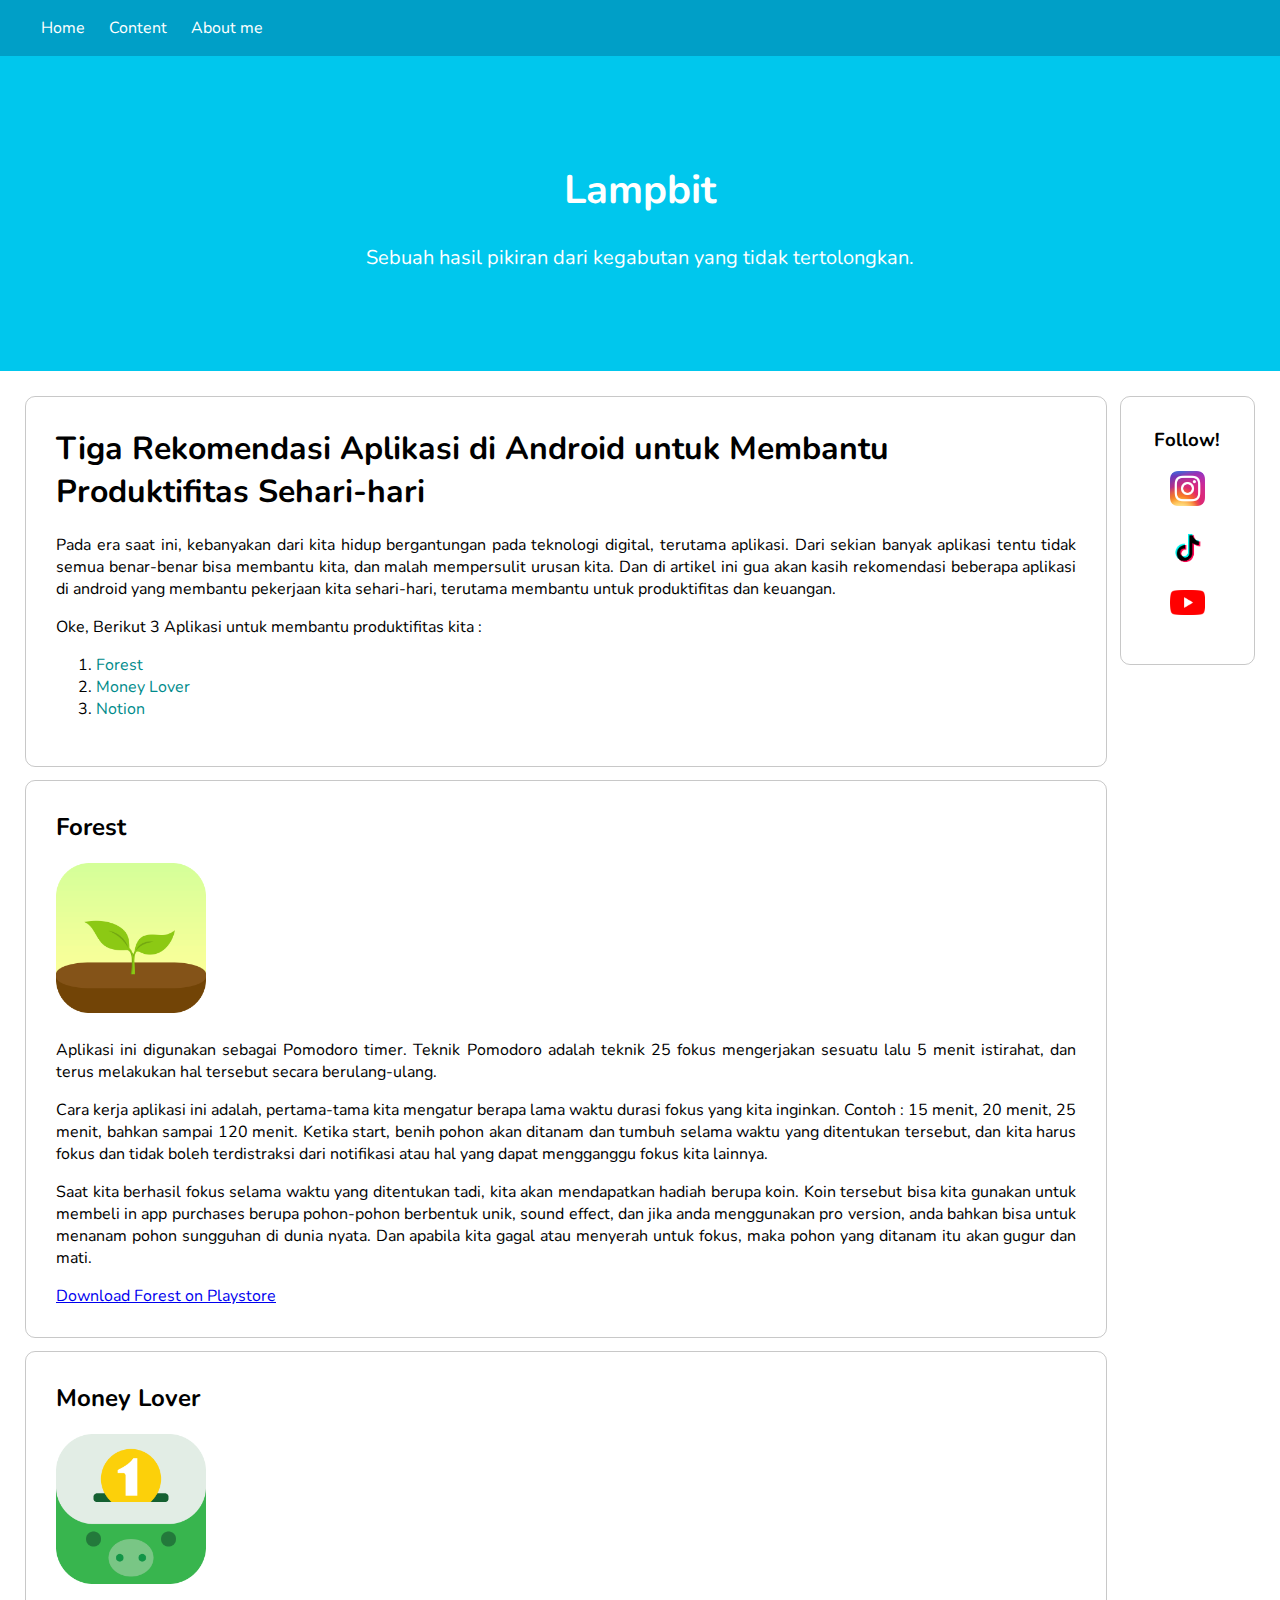
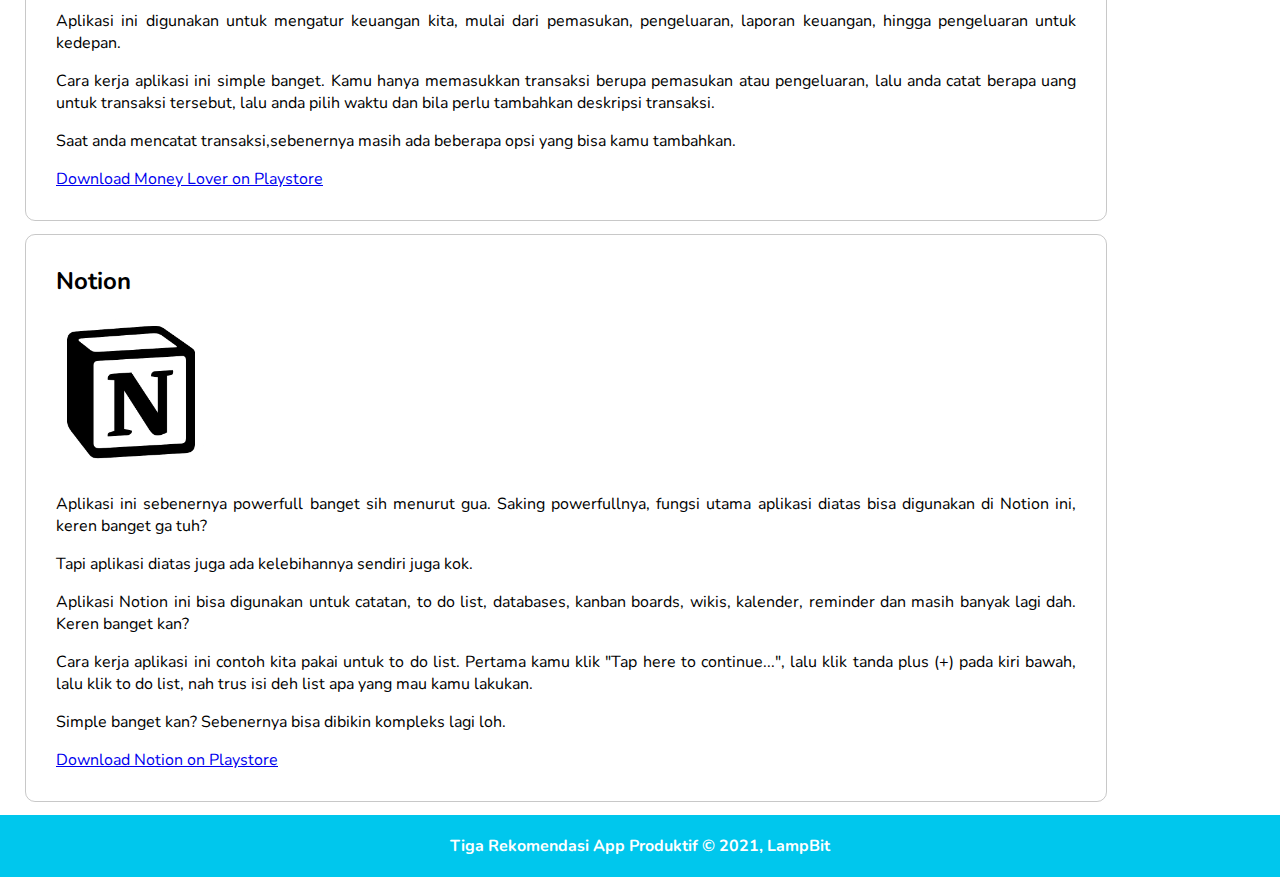
==== index.html @ 470bcea2 "Menambahkan layout flex" ====
<html>

<head>
    <meta name="viewport" content="width=device-width, initial-scale=1">
    <title>Lampbit</title>
    <link rel="stylesheet" href="assets/style/style.css">
</head>

<body>
    <header>
        <nav id="navTron">
            <ul>
                <li><a href="">Home</a></li>
                <li><a href="">Content</a></li>
                <li><a href="">About me</a></li>
            </ul>
        </nav>

        <div id="jumbotron">
            <h1>Lampbit</h1>
            <p>Sebuah hasil pikiran dari kegabutan yang tidak tertolongkan.</p>
        </div>
    </header>

    <main>
        <div class="content">
            <article class="card">
                <h1>Tiga Rekomendasi Aplikasi di Android untuk Membantu Produktifitas Sehari-hari</h1>
                <p>
                    Pada era saat ini, kebanyakan dari kita hidup bergantungan pada teknologi digital, terutama
                    aplikasi.
                    Dari sekian banyak aplikasi tentu tidak semua benar-benar bisa membantu kita, dan malah mempersulit
                    urusan kita. Dan di artikel ini gua akan kasih rekomendasi beberapa aplikasi di android yang
                    membantu pekerjaan kita sehari-hari, terutama membantu untuk produktifitas dan keuangan.
                </p>
                <p>Oke, Berikut 3 Aplikasi untuk membantu produktifitas kita :
                </p>
                <nav id="listArtc">
                    <ol>
                        <li><a href="#forest">Forest</a></li>
                        <li><a href="#moneyLov">Money Lover</a></li>
                        <li><a href="#notion">Notion</a></li>
                    </ol>
                </nav>
            </article>

            <article class="card">
                <h2>Forest</h2>
                <img src="assets/forestApp.png" alt="Forest" class="logoApp">
                <p>
                    Aplikasi ini digunakan sebagai Pomodoro timer. Teknik Pomodoro adalah teknik 25 fokus mengerjakan
                    sesuatu lalu 5 menit istirahat, dan terus melakukan hal tersebut secara berulang-ulang.
                </p>
                <p>
                    Cara kerja aplikasi ini adalah, pertama-tama kita mengatur berapa lama waktu durasi fokus yang
                    kita inginkan. Contoh : 15 menit, 20 menit, 25 menit, bahkan sampai 120 menit. Ketika start,
                    benih pohon akan ditanam dan tumbuh selama waktu yang ditentukan tersebut, dan kita harus fokus
                    dan tidak boleh terdistraksi dari notifikasi atau hal yang dapat mengganggu fokus kita lainnya.
                </p>
                <p>
                    Saat kita berhasil fokus selama waktu yang ditentukan tadi, kita akan mendapatkan hadiah berupa
                    koin. Koin tersebut bisa kita gunakan untuk membeli in app purchases berupa pohon-pohon
                    berbentuk unik, sound effect, dan jika anda menggunakan pro version, anda bahkan bisa untuk
                    menanam pohon sungguhan di dunia nyata. Dan apabila kita gagal atau menyerah untuk fokus, maka pohon
                    yang
                    ditanam itu akan gugur dan mati.
                </p>
                <a href="https://play.google.com/store/apps/details?id=cc.forestapp">Download Forest on
                    Playstore</a>
            </article>

            <article class="card">
                <h2>Money Lover</h2>
                <img src="assets/moneyLoverApp.png" alt="Money Lover" class="logoApp">
                <p>
                    Aplikasi ini digunakan untuk mengatur keuangan kita, mulai dari pemasukan, pengeluaran, laporan
                    keuangan, hingga pengeluaran untuk kedepan.
                </p>
                <p>
                    Cara kerja aplikasi ini simple banget. Kamu hanya memasukkan transaksi berupa pemasukan atau
                    pengeluaran, lalu anda catat berapa uang untuk transaksi tersebut, lalu anda pilih waktu dan
                    bila perlu tambahkan deskripsi transaksi.
                </p>
                <p>
                    Saat anda mencatat transaksi,sebenernya masih ada beberapa opsi yang bisa kamu tambahkan.
                </p>
                <a href="https://play.google.com/store/apps/details?id=com.bookmark.money">Download Money Lover on
                    Playstore</a>
            </article>

            <article class="card">
                <h2>Notion</h2>
                <img src="assets/notionApp.png" alt="Notion" class="logoApp">
                <p>
                    Aplikasi ini sebenernya powerfull banget sih menurut gua. Saking powerfullnya, fungsi utama
                    aplikasi diatas bisa digunakan di Notion ini, keren banget ga tuh?
                </p>
                <p>
                    Tapi aplikasi diatas juga ada kelebihannya sendiri juga kok.
                </p>
                <p>
                    Aplikasi Notion ini bisa digunakan untuk catatan, to do list, databases, kanban boards,
                    wikis, kalender, reminder dan masih banyak lagi dah. Keren banget kan?
                </p>
                <p>
                    Cara kerja aplikasi ini contoh kita pakai untuk to do list. Pertama kamu klik "Tap here to
                    continue...", lalu klik tanda plus (+) pada kiri bawah, lalu klik to do list, nah trus isi
                    deh list apa yang mau kamu lakukan.
                </p>
                <p>
                    Simple banget kan? Sebenernya bisa dibikin kompleks lagi loh.
                </p>
                <a href="https://play.google.com/store/apps/details?id=notion.id">Download Notion on
                    Playstore</a>
            </article>
        </div>

        <aside class="card aside">
            <h3 style="margin-top: 0;">Follow!</h3>
            <a href=""><img src="assets/socmed/insta.png" alt="Instagram"></a>
            <br>
            <a href=""><img src="assets/socmed/tiktok.png" alt="Tiktok"></a>
            <br>
            <a href=""><img src="assets/socmed/youtube.png" alt="Youtube"></a>
        </aside>
    </main>

    <div style="clear: both;"></div>

    <footer>
        <p>Tiga Rekomendasi App Produktif &#169; 2021, LampBit</p>
    </footer>
</body>

</html>
---- assets/style/style.css ----
@import url('https://fonts.googleapis.com/css2?family=Nunito:ital,wght@0,300;0,400;0,700;0,900;1,300;1,400;1,700&display=swap');

* {
    box-sizing: border-box;
}

body {
    margin: 0;
    padding: 0;
    font-family: 'Nunito', sans-serif;
}

header {
    display: inline;
}

#navTron {
    color: white;
    background: #009fc7;
    padding: 1px;
    position: sticky;
    top: 0;
    z-index: 1;
}

#navTron ul li {
    padding-right: 20px;
    margin-right: 20px;
    padding: 0px;
    display: inline;
}

#navTron ul li a {
    color: white;
    text-decoration: none;
}

#navTron ul li a:hover {
    font-weight: bold;
}

#jumboTron {
    margin-top: 0;
    background: #00c7ed;
    padding: 80px;
    color: white;
    text-align: center;
    font-size: 20px;
}

main {
    margin: 25px;
}

.content {
    float: left;
    width: 88%;
}

.card {
    margin-bottom: 13px;
    padding: 30px;
    border: rgba(139, 139, 139, 0.479) solid 1px;
    border-radius: 10px;
}

article h1,
.card h2 {
    margin-top: 0;
}

.card p {
    text-align: justify;
}

#listArtc ol li a {
    text-decoration: none;
    color: darkcyan;
}

#listArtc ol li a:hover {
    color: #009fc7;
    font-weight: bold;

}

.logoApp {
    max-height: 150px;
    margin-bottom: 10px;
    padding-right: 25px;
}

aside {
    float: right;
    width: 11%;
    text-align: center;
    border: rgba(192, 192, 192, 0.479) solid 1px;
}

aside img {
    width: 35px;
    padding-bottom: 19px;
    transition: 0.2s;
}

aside a img:hover {
    transform: scale(1.3);
}

footer p {
    padding: 20px;
    text-align: center;
    background: #00c7ed;
    margin: 0;
    color: white;
    font-weight: bold;
}

@media screen and (max-width: 1000px) {

    .logoApp {
        max-width: 40%;
    }

    .content,
    aside {
        width: 100%;
        padding: 0;
    }
}
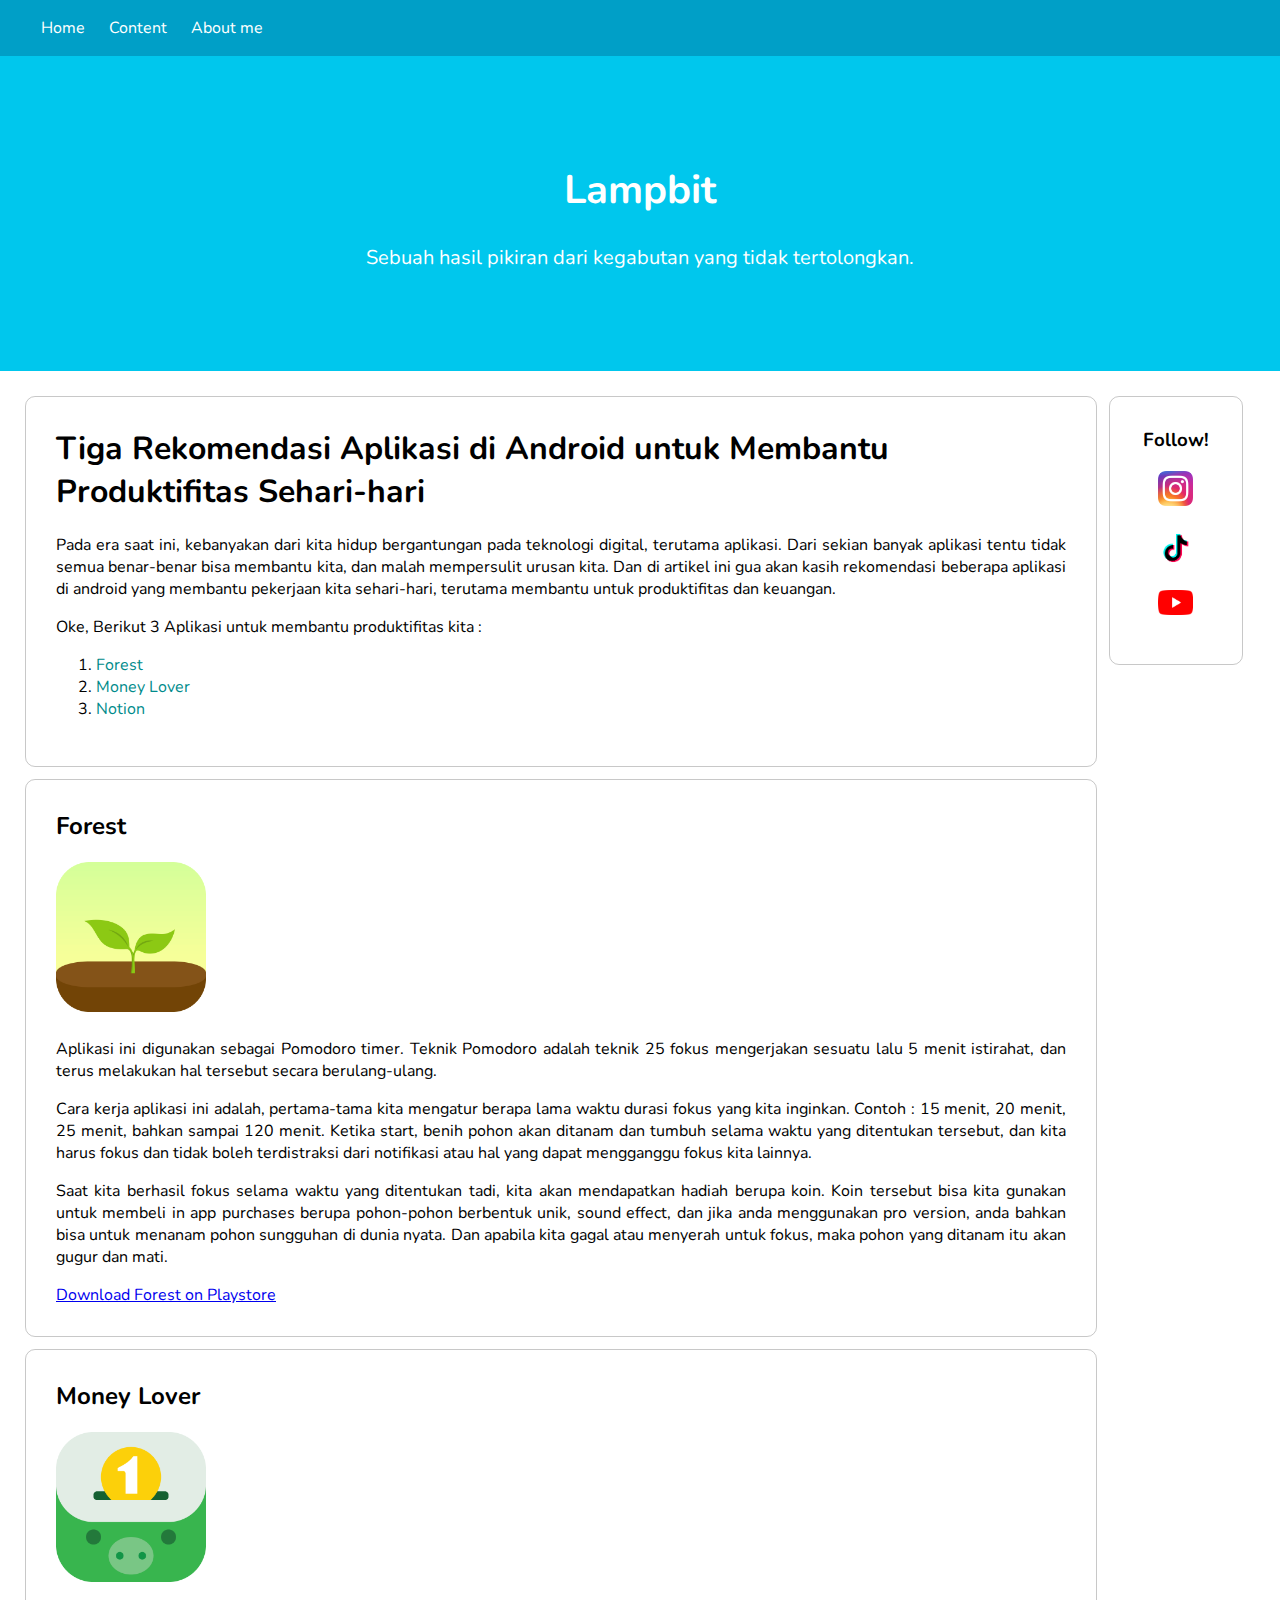
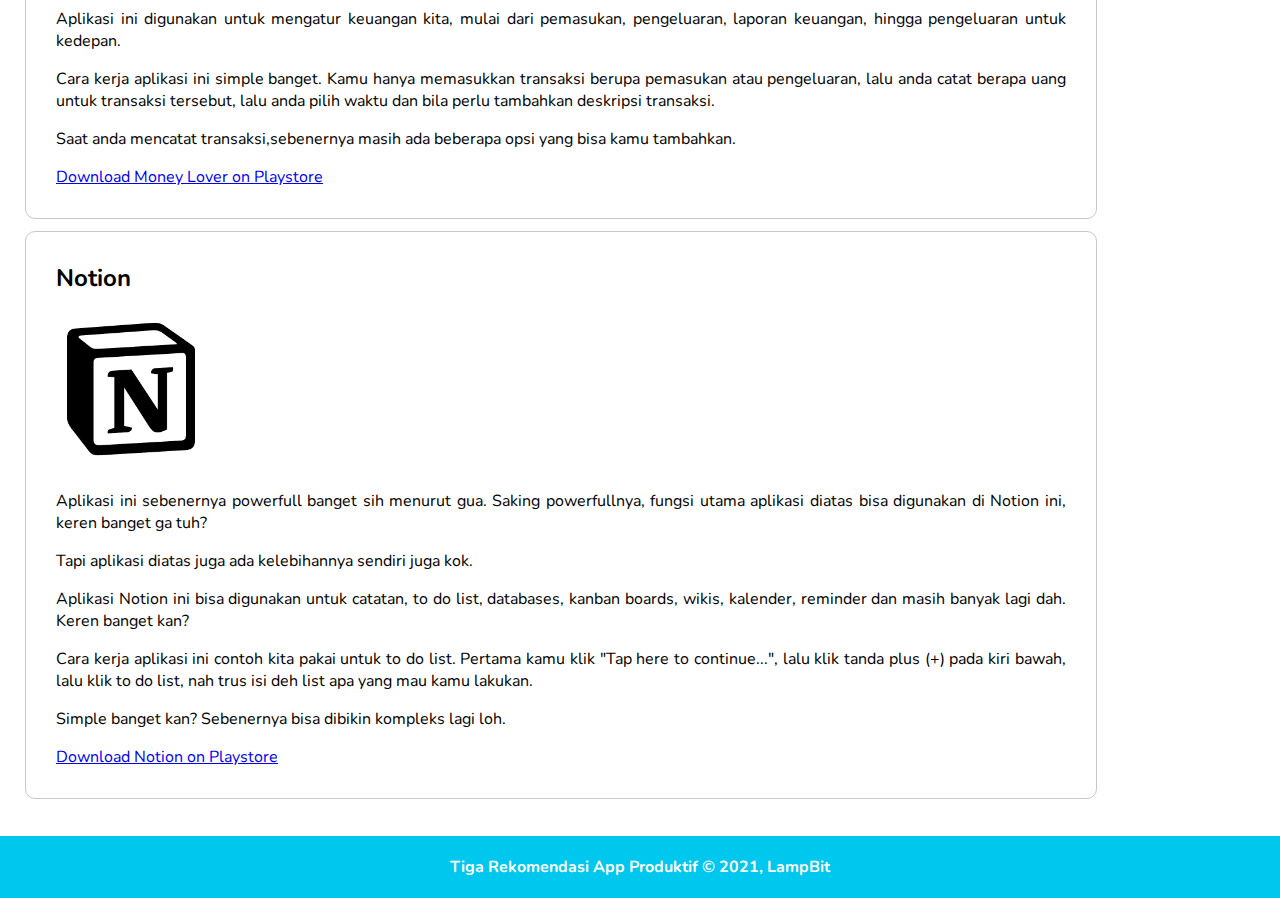
==== commit ae502eb8: "Menyelesaikan responsive pada konten dan aside" ====
--- a/index.html
+++ b/index.html
@@ -7,6 +7,7 @@
 </head>
 
 <body>
+
     <header>
         <nav id="navTron">
             <ul>
@@ -33,9 +34,11 @@
                     urusan kita. Dan di artikel ini gua akan kasih rekomendasi beberapa aplikasi di android yang
                     membantu pekerjaan kita sehari-hari, terutama membantu untuk produktifitas dan keuangan.
                 </p>
+
                 <p>Oke, Berikut 3 Aplikasi untuk membantu produktifitas kita :
                 </p>
-                <nav id="listArtc">
+
+                <nav id="listArticle">
                     <ol>
                         <li><a href="#forest">Forest</a></li>
                         <li><a href="#moneyLov">Money Lover</a></li>
@@ -125,11 +128,10 @@
         </aside>
     </main>
 
-    <div style="clear: both;"></div>
-
     <footer>
         <p>Tiga Rekomendasi App Produktif &#169; 2021, LampBit</p>
     </footer>
+
 </body>
 
 </html>--- a/assets/style/style.css
+++ b/assets/style/style.css
@@ -50,15 +50,15 @@
 
 main {
     margin: 25px;
+    display: flex;
 }
 
 .content {
-    float: left;
-    width: 88%;
+    flex: 15;
 }
 
 .card {
-    margin-bottom: 13px;
+    margin: 0 12px 12px 0;
     padding: 30px;
     border: rgba(139, 139, 139, 0.479) solid 1px;
     border-radius: 10px;
@@ -73,12 +73,12 @@
     text-align: justify;
 }
 
-#listArtc ol li a {
+#listArticle ol li a {
     text-decoration: none;
     color: darkcyan;
 }
 
-#listArtc ol li a:hover {
+#listArticle ol li a:hover {
     color: #009fc7;
     font-weight: bold;
 
@@ -91,10 +91,10 @@
 }
 
 aside {
-    float: right;
-    width: 11%;
+    flex: 1;
     text-align: center;
     border: rgba(192, 192, 192, 0.479) solid 1px;
+    height: fit-content;
 }
 
 aside img {
@@ -116,10 +116,14 @@
     font-weight: bold;
 }
 
-@media screen and (max-width: 1000px) {
+@media screen and (max-width: 700px) {
+
+    main {
+        display: inline-block;
+    }
 
     .logoApp {
-        max-width: 40%;
+        max-width: 30%;
     }
 
     .content,
@@ -127,4 +131,9 @@
         width: 100%;
         padding: 0;
     }
+
+    .card {
+        padding: 20px;
+    }
+
 }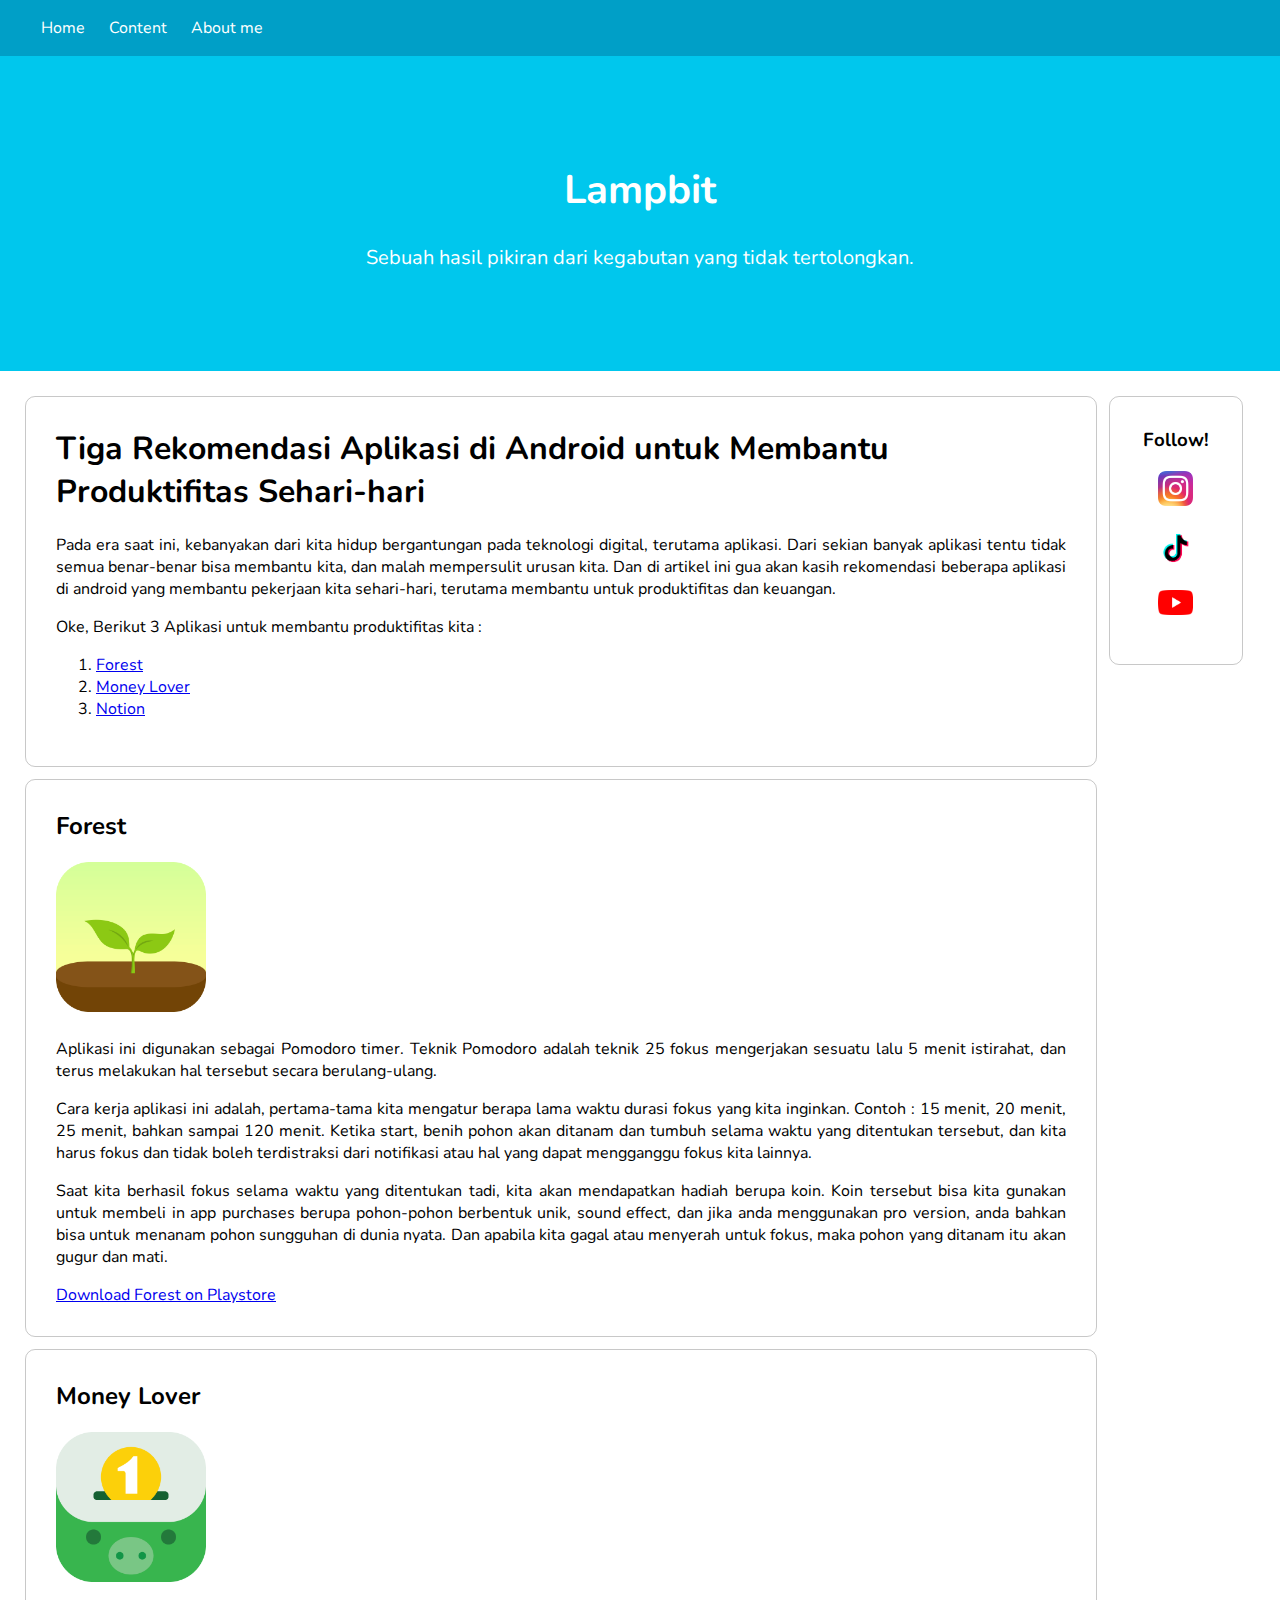
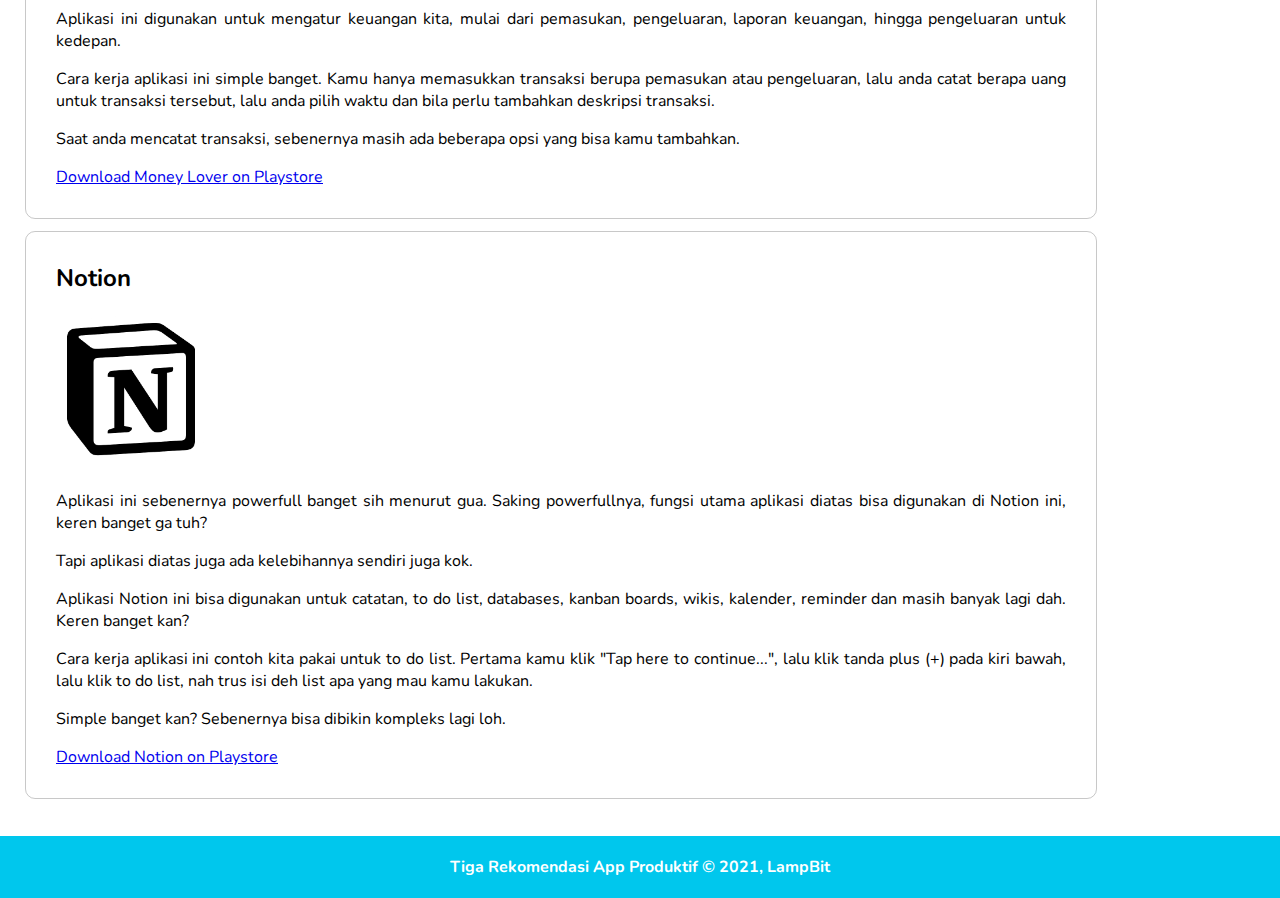
==== commit 144d5f30: "Menyelesaikan flex dan mengatasi masalah conflict di id=listArtc" ====
--- a/index.html
+++ b/index.html
@@ -7,7 +7,6 @@
 </head>
 
 <body>
-
     <header>
         <nav id="navTron">
             <ul>
@@ -34,11 +33,9 @@
                     urusan kita. Dan di artikel ini gua akan kasih rekomendasi beberapa aplikasi di android yang
                     membantu pekerjaan kita sehari-hari, terutama membantu untuk produktifitas dan keuangan.
                 </p>
-
                 <p>Oke, Berikut 3 Aplikasi untuk membantu produktifitas kita :
                 </p>
-
-                <nav id="listArticle">
+                <nav id="listArtc">
                     <ol>
                         <li><a href="#forest">Forest</a></li>
                         <li><a href="#moneyLov">Money Lover</a></li>
@@ -85,7 +82,7 @@
                     bila perlu tambahkan deskripsi transaksi.
                 </p>
                 <p>
-                    Saat anda mencatat transaksi,sebenernya masih ada beberapa opsi yang bisa kamu tambahkan.
+                    Saat anda mencatat transaksi, sebenernya masih ada beberapa opsi yang bisa kamu tambahkan.
                 </p>
                 <a href="https://play.google.com/store/apps/details?id=com.bookmark.money">Download Money Lover on
                     Playstore</a>
@@ -131,7 +128,6 @@
     <footer>
         <p>Tiga Rekomendasi App Produktif &#169; 2021, LampBit</p>
     </footer>
-
 </body>
 
 </html>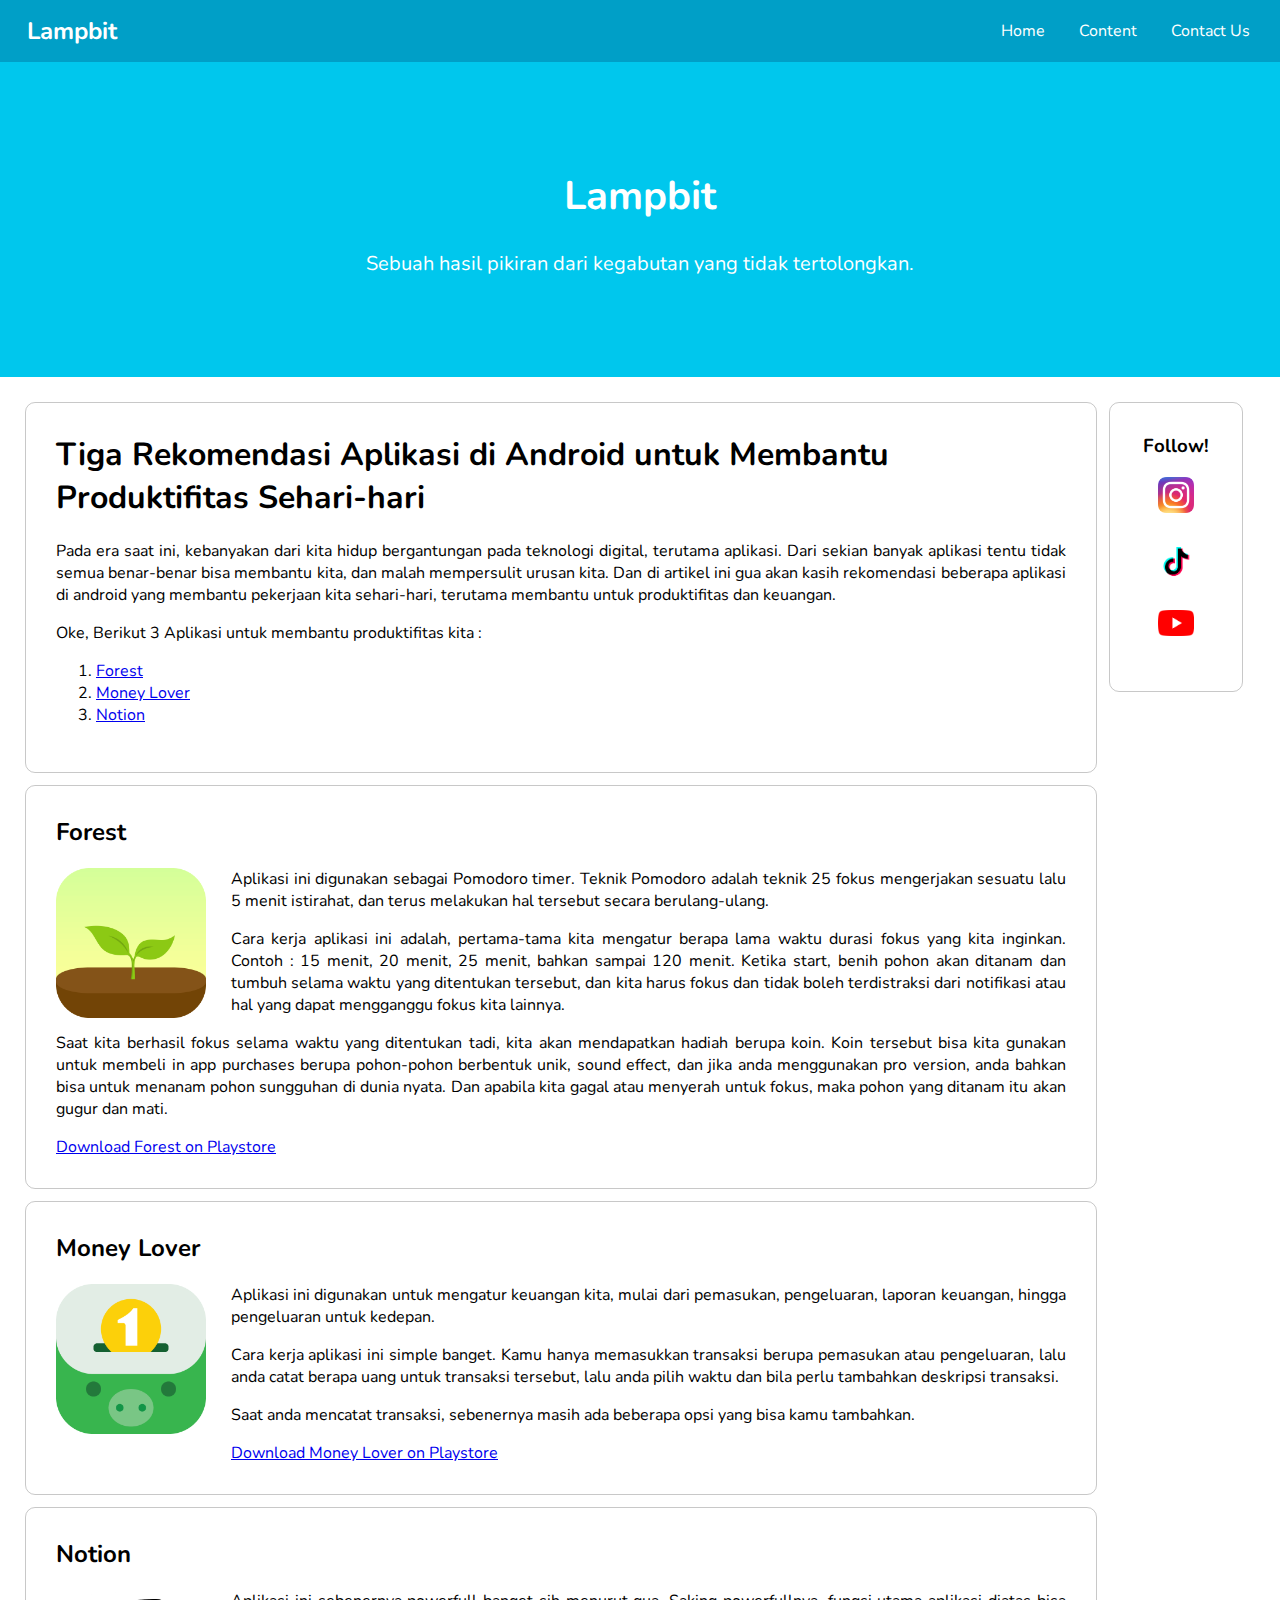
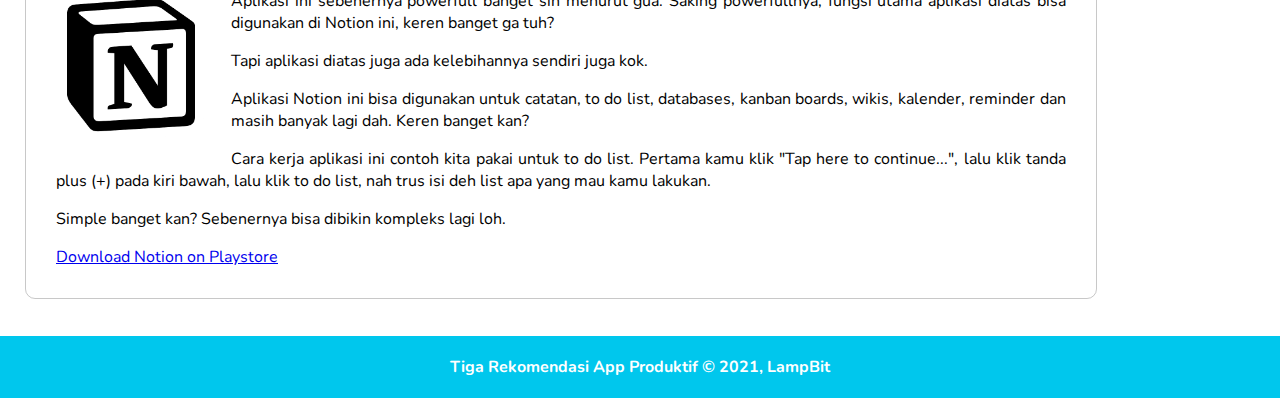
==== commit 6a59f255: "Menambahkan conten navigasit pada header #containerNav : Home, Content, Contact Us" ====
--- a/index.html
+++ b/index.html
@@ -1,3 +1,4 @@
+<!DOCTYPE html>
 <html>
 
 <head>
@@ -8,13 +9,16 @@
 
 <body>
     <header>
-        <nav id="navTron">
-            <ul>
-                <li><a href="">Home</a></li>
-                <li><a href="">Content</a></li>
-                <li><a href="">About me</a></li>
-            </ul>
-        </nav>
+        <div id="containerNav">
+            <h2>Lampbit</h2>
+            <nav>
+                <ul>
+                    <li><a href="">Home</a></li>
+                    <li><a href="">Content</a></li>
+                    <li><a href="">Contact Us</a></li>
+                </ul>
+            </nav>
+        </div>
 
         <div id="jumbotron">
             <h1>Lampbit</h1>
@@ -117,11 +121,13 @@
 
         <aside class="card aside">
             <h3 style="margin-top: 0;">Follow!</h3>
-            <a href=""><img src="assets/socmed/insta.png" alt="Instagram"></a>
-            <br>
-            <a href=""><img src="assets/socmed/tiktok.png" alt="Tiktok"></a>
-            <br>
-            <a href=""><img src="assets/socmed/youtube.png" alt="Youtube"></a>
+            <nav>
+                <a href=""><img src="assets/socmed/insta.png" alt="Instagram"></a>
+                <br>
+                <a href=""><img src="assets/socmed/tiktok.png" alt="Tiktok"></a>
+                <br>
+                <a href=""><img src="assets/socmed/youtube.png" alt="Youtube"></a>
+            </nav>
         </aside>
     </main>
 
--- a/assets/style/style.css
+++ b/assets/style/style.css
@@ -14,32 +14,42 @@
     display: inline;
 }
 
-#navTron {
+#containerNav {
+    display: flex;
+    align-items: center;
     color: white;
     background: #009fc7;
-    padding: 1px;
     position: sticky;
     top: 0;
     z-index: 1;
 }
 
-#navTron ul li {
-    padding-right: 20px;
-    margin-right: 20px;
-    padding: 0px;
-    display: inline;
+#containerNav nav {
+    margin-right: 15px;
 }
 
-#navTron ul li a {
+#containerNav h2 {
+    margin: 15px;
+    padding-left: 12px;
+    flex: 1;
+}
+
+#containerNav nav ul li {
+    display: inline;
+    flex: 1;
+    padding: 15px;
+}
+
+#containerNav nav ul li a {
     color: white;
     text-decoration: none;
 }
 
-#navTron ul li a:hover {
+#containerNav nav ul li a:hover {
     font-weight: bold;
 }
 
-#jumboTron {
+#jumbotron {
     margin-top: 0;
     background: #00c7ed;
     padding: 80px;
@@ -49,8 +59,8 @@
 }
 
 main {
+    display: flex;
     margin: 25px;
-    display: flex;
 }
 
 .content {
@@ -88,6 +98,7 @@
     max-height: 150px;
     margin-bottom: 10px;
     padding-right: 25px;
+    float: left;
 }
 
 aside {
@@ -98,7 +109,7 @@
 }
 
 aside img {
-    width: 35px;
+    width: 36px;
     padding-bottom: 19px;
     transition: 0.2s;
 }
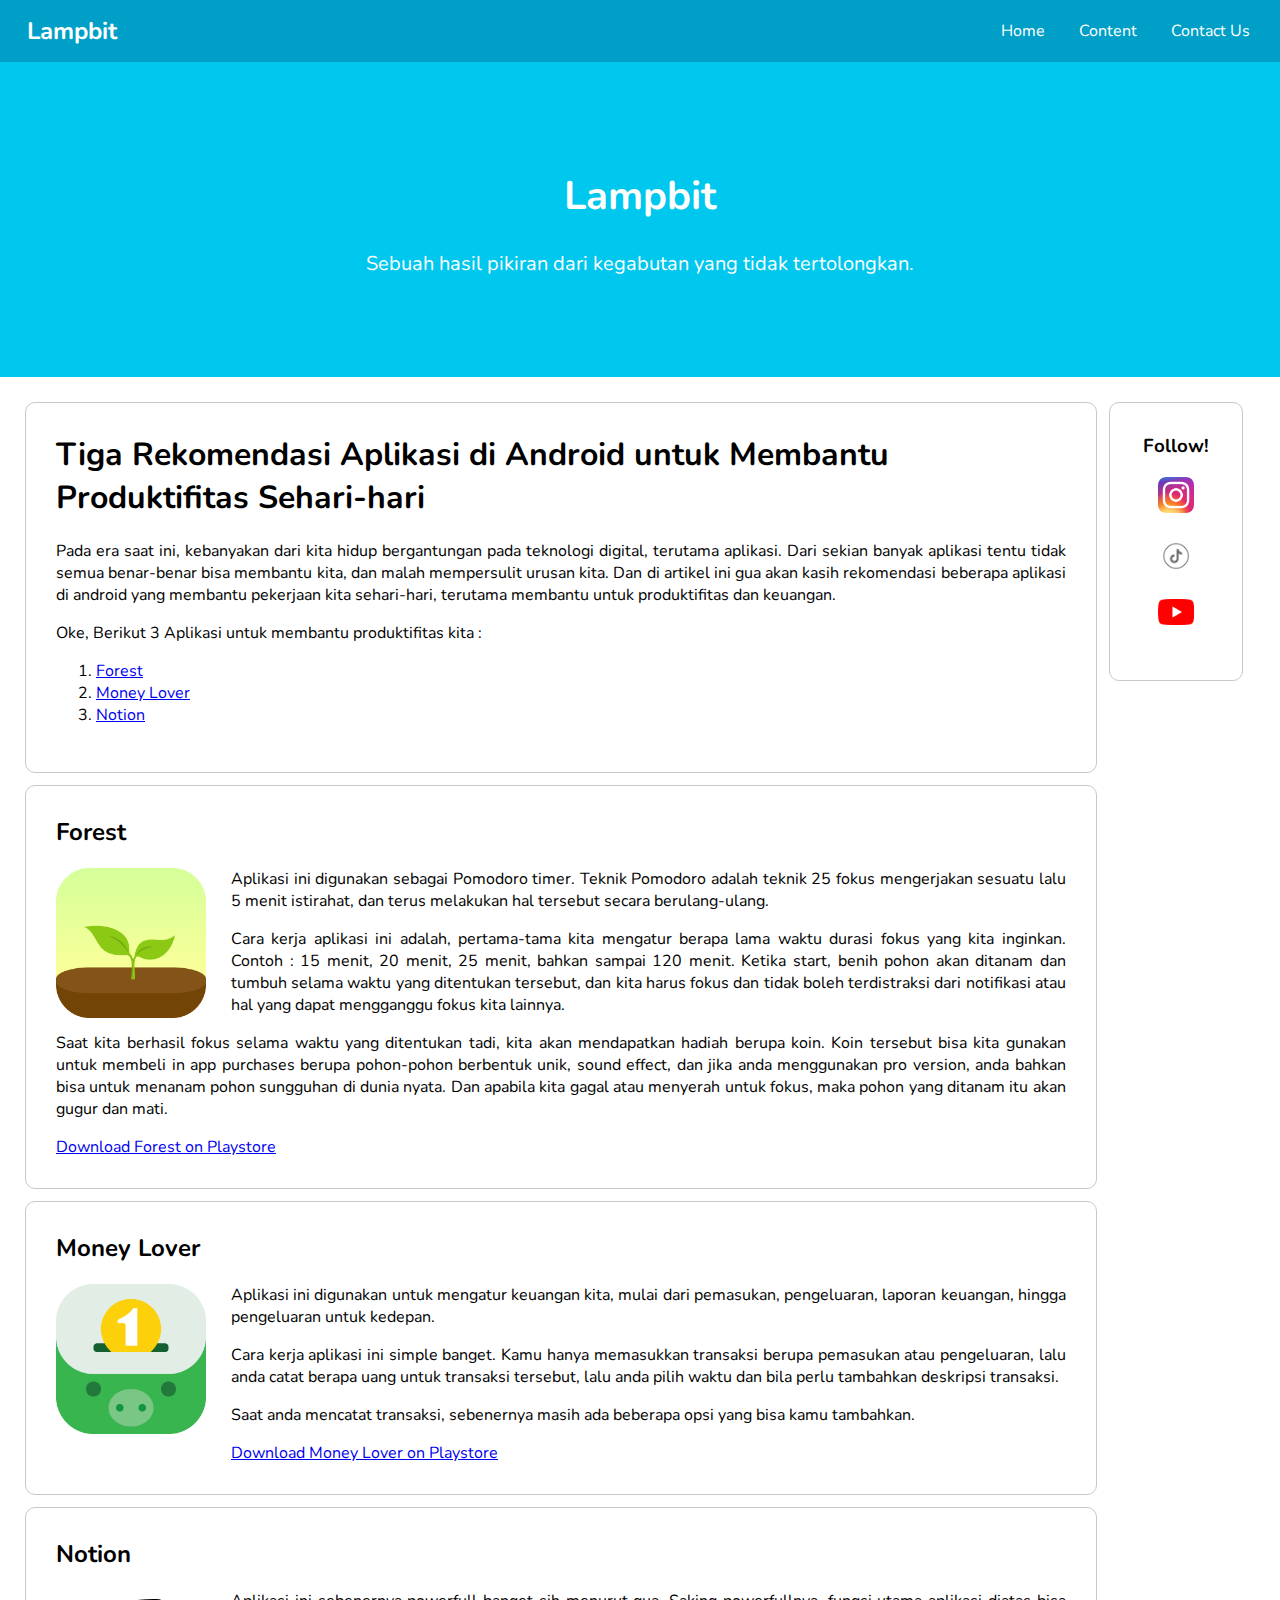
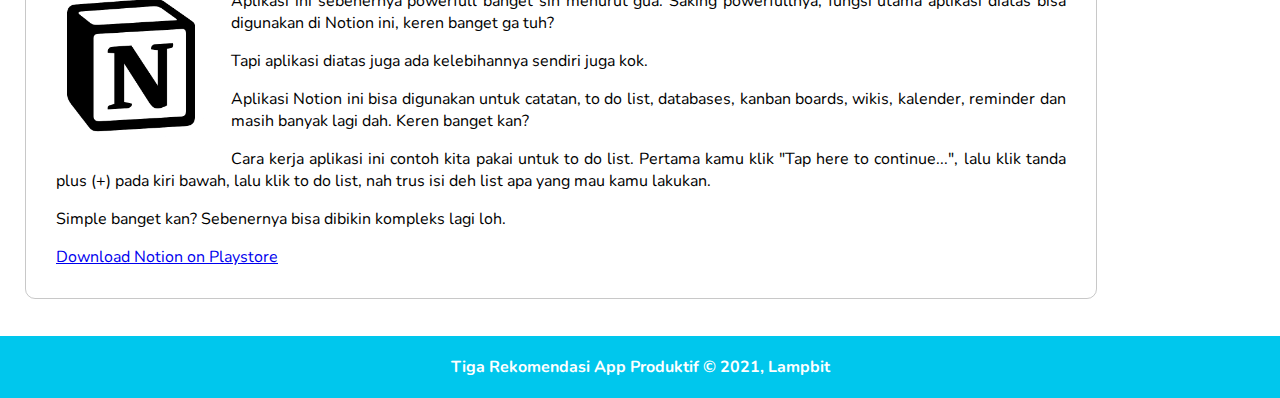
==== commit 2b893696: "Mengubah tektek bengek" ====
--- a/index.html
+++ b/index.html
@@ -132,7 +132,7 @@
     </main>
 
     <footer>
-        <p>Tiga Rekomendasi App Produktif &#169; 2021, LampBit</p>
+        <p>Tiga Rekomendasi App Produktif &#169; 2021, Lampbit</p>
     </footer>
 </body>
 
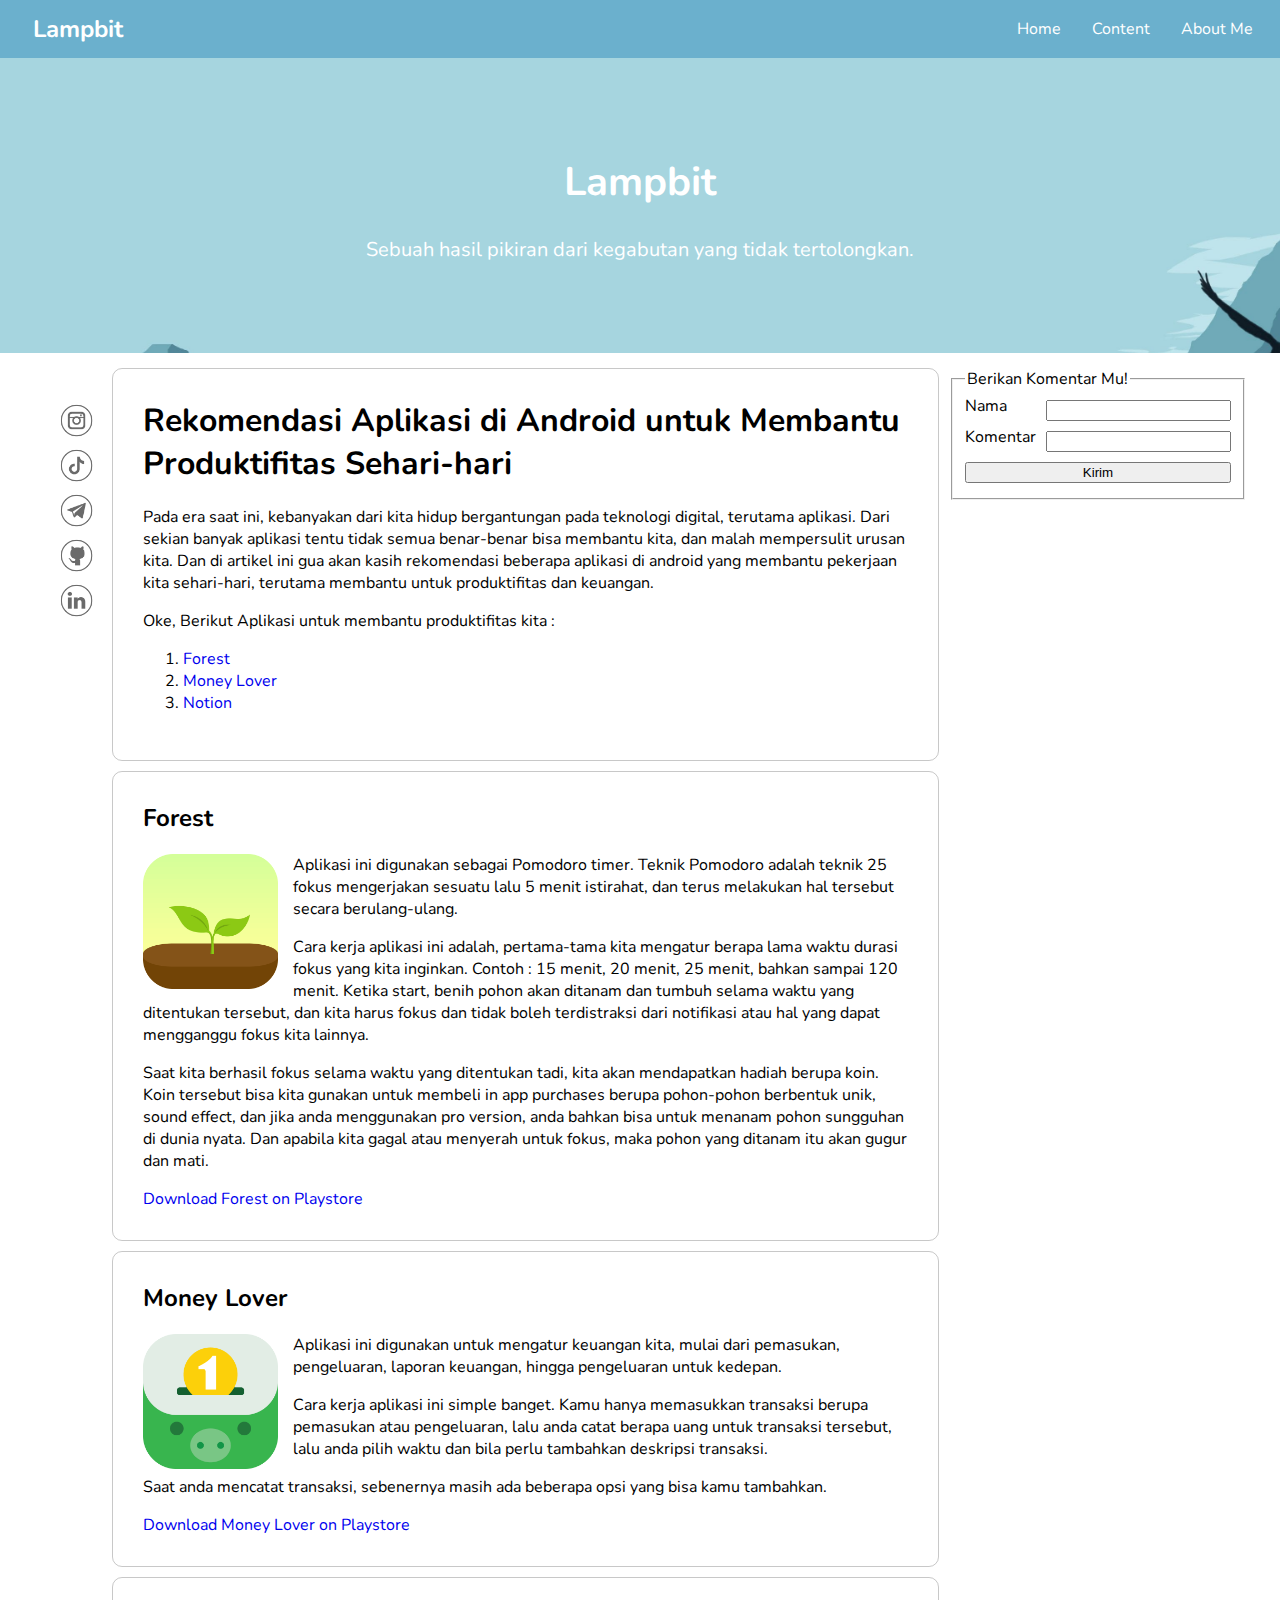
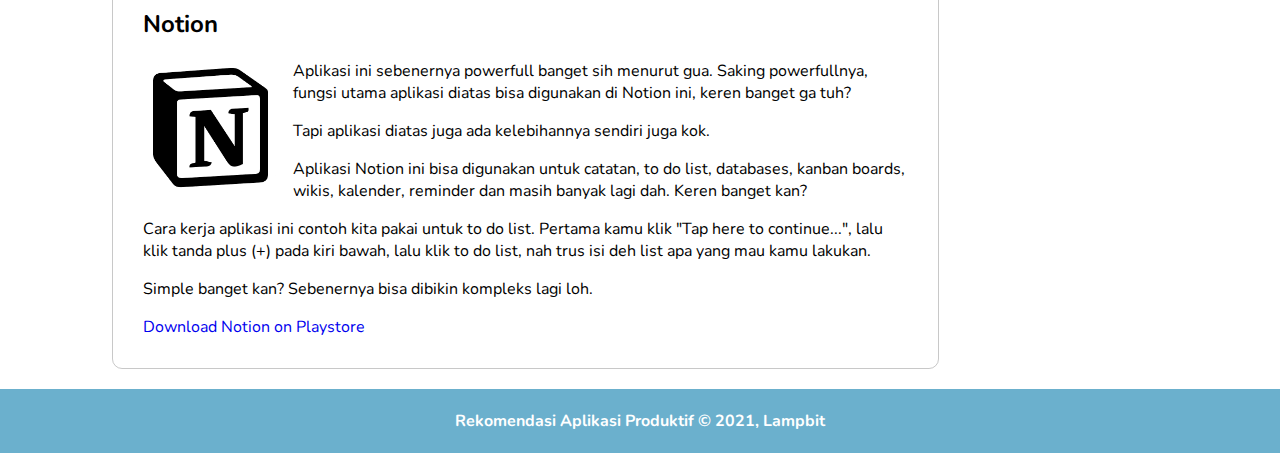
==== commit 1e6bbbcc: "Renamed lampbit.html -> index.html" ====
--- a/index.html
+++ b/index.html
@@ -2,70 +2,75 @@
 <html>
 
 <head>
+    <title>Lampbit</title>
     <meta name="viewport" content="width=device-width, initial-scale=1">
-    <title>Lampbit</title>
-    <link rel="stylesheet" href="assets/style/style.css">
+    <link rel="stylesheet" href="assets/style/basicStyle.css">
+    <link rel="stylesheet" href="assets/style/styleWithGrid.css">
 </head>
 
 <body>
+
+    <nav>
+        <h2>Lampbit</h2>
+        <ul>
+            <li><a href="">Home</a></li>
+            <li><a href="">Content</a></li>
+            <li><a href="">About Me</a></li>
+        </ul>
+    </nav>
+
     <header>
-        <div id="containerNav">
-            <h2>Lampbit</h2>
-            <nav>
-                <ul>
-                    <li><a href="">Home</a></li>
-                    <li><a href="">Content</a></li>
-                    <li><a href="">Contact Us</a></li>
-                </ul>
-            </nav>
-        </div>
-
-        <div id="jumbotron">
-            <h1>Lampbit</h1>
-            <p>Sebuah hasil pikiran dari kegabutan yang tidak tertolongkan.</p>
-        </div>
+        <h1>Lampbit</h1>
+        <p>Sebuah hasil pikiran dari kegabutan yang tidak tertolongkan.</p>
     </header>
 
-    <main>
-        <div class="content">
+    <div class="container">
+
+        <main>
             <article class="card">
-                <h1>Tiga Rekomendasi Aplikasi di Android untuk Membantu Produktifitas Sehari-hari</h1>
+                <h1>Rekomendasi Aplikasi di Android untuk Membantu Produktifitas Sehari-hari</h1>
                 <p>
                     Pada era saat ini, kebanyakan dari kita hidup bergantungan pada teknologi digital, terutama
                     aplikasi.
-                    Dari sekian banyak aplikasi tentu tidak semua benar-benar bisa membantu kita, dan malah mempersulit
+                    Dari sekian banyak aplikasi tentu tidak semua benar-benar bisa membantu kita, dan malah
+                    mempersulit
                     urusan kita. Dan di artikel ini gua akan kasih rekomendasi beberapa aplikasi di android yang
                     membantu pekerjaan kita sehari-hari, terutama membantu untuk produktifitas dan keuangan.
                 </p>
-                <p>Oke, Berikut 3 Aplikasi untuk membantu produktifitas kita :
+                <p>Oke, Berikut Aplikasi untuk membantu produktifitas kita :
                 </p>
-                <nav id="listArtc">
-                    <ol>
-                        <li><a href="#forest">Forest</a></li>
-                        <li><a href="#moneyLov">Money Lover</a></li>
-                        <li><a href="#notion">Notion</a></li>
-                    </ol>
-                </nav>
+                <ol>
+                    <li><a href="#forest">Forest</a></li>
+                    <li><a href="#moneyLov">Money Lover</a></li>
+                    <li><a href="#notion">Notion</a></li>
+                </ol>
             </article>
 
             <article class="card">
                 <h2>Forest</h2>
                 <img src="assets/forestApp.png" alt="Forest" class="logoApp">
                 <p>
-                    Aplikasi ini digunakan sebagai Pomodoro timer. Teknik Pomodoro adalah teknik 25 fokus mengerjakan
+                    Aplikasi ini digunakan sebagai Pomodoro timer. Teknik Pomodoro adalah teknik 25 fokus
+                    mengerjakan
                     sesuatu lalu 5 menit istirahat, dan terus melakukan hal tersebut secara berulang-ulang.
                 </p>
                 <p>
-                    Cara kerja aplikasi ini adalah, pertama-tama kita mengatur berapa lama waktu durasi fokus yang
+                    Cara kerja aplikasi ini adalah, pertama-tama kita mengatur berapa lama waktu durasi fokus
+                    yang
                     kita inginkan. Contoh : 15 menit, 20 menit, 25 menit, bahkan sampai 120 menit. Ketika start,
-                    benih pohon akan ditanam dan tumbuh selama waktu yang ditentukan tersebut, dan kita harus fokus
-                    dan tidak boleh terdistraksi dari notifikasi atau hal yang dapat mengganggu fokus kita lainnya.
+                    benih pohon akan ditanam dan tumbuh selama waktu yang ditentukan tersebut, dan kita harus
+                    fokus
+                    dan tidak boleh terdistraksi dari notifikasi atau hal yang dapat mengganggu fokus kita
+                    lainnya.
                 </p>
                 <p>
-                    Saat kita berhasil fokus selama waktu yang ditentukan tadi, kita akan mendapatkan hadiah berupa
+                    Saat kita berhasil fokus selama waktu yang ditentukan tadi, kita akan mendapatkan hadiah
+                    berupa
                     koin. Koin tersebut bisa kita gunakan untuk membeli in app purchases berupa pohon-pohon
                     berbentuk unik, sound effect, dan jika anda menggunakan pro version, anda bahkan bisa untuk
-                    menanam pohon sungguhan di dunia nyata. Dan apabila kita gagal atau menyerah untuk fokus, maka pohon
+                    menanam pohon sungguhan di dunia nyata. Dan apabila kita gagal atau menyerah untuk fokus,
+                    maka
+                    pohon
                     yang
                     ditanam itu akan gugur dan mati.
                 </p>
@@ -77,7 +82,8 @@
                 <h2>Money Lover</h2>
                 <img src="assets/moneyLoverApp.png" alt="Money Lover" class="logoApp">
                 <p>
-                    Aplikasi ini digunakan untuk mengatur keuangan kita, mulai dari pemasukan, pengeluaran, laporan
+                    Aplikasi ini digunakan untuk mengatur keuangan kita, mulai dari pemasukan, pengeluaran,
+                    laporan
                     keuangan, hingga pengeluaran untuk kedepan.
                 </p>
                 <p>
@@ -88,7 +94,8 @@
                 <p>
                     Saat anda mencatat transaksi, sebenernya masih ada beberapa opsi yang bisa kamu tambahkan.
                 </p>
-                <a href="https://play.google.com/store/apps/details?id=com.bookmark.money">Download Money Lover on
+                <a href="https://play.google.com/store/apps/details?id=com.bookmark.money">Download Money Lover
+                    on
                     Playstore</a>
             </article>
 
@@ -117,23 +124,37 @@
                 <a href="https://play.google.com/store/apps/details?id=notion.id">Download Notion on
                     Playstore</a>
             </article>
-        </div>
+        </main>
 
-        <aside class="card aside">
-            <h3 style="margin-top: 0;">Follow!</h3>
-            <nav>
-                <a href=""><img src="assets/socmed/insta.png" alt="Instagram"></a>
-                <br>
-                <a href=""><img src="assets/socmed/tiktok.png" alt="Tiktok"></a>
-                <br>
-                <a href=""><img src="assets/socmed/youtube.png" alt="Youtube"></a>
-            </nav>
+        <aside class="spaceLeft">
+            <div>
+                <a href="https://www.instagram.com/mhmmd_handikaa/"><img src="assets/socmed/instagram.png"
+                        alt="Instagram"></a>
+                <a href="https://www.tiktok.com/@wetehell?lang=en"><img src="assets/socmed/tiktok.png" alt="Tiktok"></a>
+                <a href=""><img src="assets/socmed/telegram.png" alt="Telegram"></a>
+                <a href="https://github.com/mhmmdhandika"><img src="assets/socmed/github.png" alt="Github"></a>
+                <a href="https://www.linkedin.com/in/muhamad-handika-sopian-658a681b3/"><img
+                        src="assets/socmed/linkedin.png" alt="Linkedin"></a>
+            </div>
         </aside>
-    </main>
 
-    <footer>
-        <p>Tiga Rekomendasi App Produktif &#169; 2021, Lampbit</p>
-    </footer>
+        <form action="" class="spaceRight">
+            <fieldset>
+                <legend id="box1">Berikan Komentar Mu!</legend>
+                <label for="box3" id="box2">Nama</label>
+                <input type="text" id="box3">
+
+                <label for="box5" id="box4">Komentar</label>
+                <input type="text" id="box5">
+
+                <input type="submit" name="send" value="Kirim" id="box6">
+            </fieldset>
+        </form>
+
+        <footer>
+            <p>Rekomendasi Aplikasi Produktif &#169; 2021, Lampbit</p>
+        </footer>
+    </div>
 </body>
 
 </html>--- a/assets/style/basicStyle.css
+++ b/assets/style/basicStyle.css
@@ -0,0 +1,65 @@
+/* Styling Dasar */
+@import url('https://fonts.googleapis.com/css2?family=Nunito:ital,wght@0,300;0,400;0,700;0,900;1,300;1,400;1,700&display=swap');
+
+* {
+    box-sizing: border-box;
+}
+
+body {
+    margin: 0;
+    padding: 0;
+    font-family: 'Nunito', sans-serif;
+}
+
+
+/* Styling navbar yang bisa di gunakan disemua halaman, nantinya. */
+nav {
+    background-color: rgb(107, 176, 205);
+    display: flex;
+    align-items: center;
+    justify-items: center;
+    position: sticky;
+    top: 0;
+    z-index: 1;
+
+}
+
+nav h2 {
+    flex: 1;
+    padding-left: 20px;
+    margin: 13px;
+}
+
+nav nav ul {
+    padding-right: 20px;
+}
+
+nav ul li {
+    flex: 1;
+    display: inline;
+    margin-right: 27px;
+}
+
+nav ul li a {
+    text-decoration: none;
+    color: white;
+}
+
+nav ul li a:hover {
+    font-weight: bold;
+}
+
+/* Elemen aside sosmed */
+aside div a img {
+    transition: 0.3s;
+}
+
+aside div a img:hover {
+    transform: scale(1.3);
+}
+
+@media (max-width: 576px) {
+    nav ul li a {
+        display: none;
+    }
+}--- a/assets/style/styleWithGrid.css
+++ b/assets/style/styleWithGrid.css
@@ -0,0 +1,200 @@
+/* Styling yang memakai layout Grid.  */
+.container {
+    display: grid;
+    grid-template-rows: repeat(2, auto);
+    grid-template-columns: 1fr repeat(2, 4fr) 3fr;
+    grid-template-areas:
+        'aside main main form'
+        'footer footer footer footer';
+    gap: 10px;
+
+    margin-top: 15px;
+}
+
+nav,
+header {
+    color: white;
+}
+
+header {
+    background-color: rgb(166, 213, 223);
+    background-image: url(../mountainBg.jpg);
+    /* 
+    src image: https://cdn.jsdelivr.net/gh/volantis-x/cdn-wallpaper-minimalist/2020/016.jpg
+     */
+    background-size: cover;
+    background-position: bottom;
+    background-attachment: fixed;
+    padding: 70px;
+    font-size: 20px;
+}
+
+header h1,
+header p {
+    text-align: center;
+}
+
+main {
+    grid-area: main;
+}
+
+/* Link in container */
+.container a {
+    text-decoration: none;
+}
+
+.container a:hover {
+    text-decoration: underline;
+}
+
+.card {
+    border: rgba(139, 139, 139, 0.479) solid 1px;
+    border-radius: 10px;
+    padding: 30px;
+    margin-bottom: 10px;
+}
+
+.card h1,
+.card h2 {
+    margin-top: 0;
+}
+
+main article img {
+    max-width: 150px;
+    float: left;
+    grid-area: aside;
+    display: grid;
+    justify-items: end;
+    padding-right: 15px;
+}
+
+.spaceRight {
+    margin: 0 15px 0 0;
+}
+
+.spaceLeft {
+    margin: 0 0 0 50px;
+}
+
+/* Aside */
+aside {
+    grid-area: aside;
+    display: flex;
+    justify-content: center;
+}
+
+aside div {
+    margin-top: 30px;
+}
+
+aside div a img {
+    display: block;
+    max-height: 45px;
+}
+
+form {
+    grid-area: form;
+}
+
+
+/* Form */
+fieldset {
+    display: grid;
+    grid-template-columns: 1fr 2fr;
+    grid-template-rows: repeat(4, auto);
+    place-content: end center;
+    grid-template-areas:
+        'box1 box1'
+        'box2 box3'
+        'box4 box5'
+        'box6 box6';
+    margin-right: 20px;
+}
+
+fieldset #box1 {
+    grid-area: box1;
+}
+
+fieldset #box2 {
+    grid-area: box2;
+}
+
+fieldset #box3 {
+    grid-area: box3;
+}
+
+fieldset #box4 {
+    grid-area: box4;
+}
+
+fieldset #box5 {
+    grid-area: box5;
+}
+
+fieldset #box6 {
+    grid-area: box6;
+}
+
+fieldset label {
+    margin-right: 10px;
+}
+
+fieldset input {
+    margin: 5px 0 5px 0;
+}
+
+
+/* Footer */
+footer {
+    grid-area: footer;
+    background-color: rgb(107, 176, 205);
+    text-align: center;
+    color: white;
+    padding: 5px;
+    width: 100%;
+    justify-items: stretch;
+}
+
+footer p {
+    font-weight: bold;
+}
+
+/* Responsive Breakpoint */
+@media (max-width: 900px) {
+    .container {
+        display: grid;
+        grid-template-rows: repeat(5, auto);
+        grid-template-columns: 1fr;
+        grid-template-areas:
+            'header'
+            'main'
+            'form'
+            'aside'
+            'footer';
+        place-items: center;
+        place-content: center;
+    }
+
+    .card {
+        margin: 0 10px 10px 10px;
+    }
+
+    .spaceLeft {
+        margin-left: 0;
+    }
+
+    aside div a img {
+        display: inline;
+        max-height: 45px;
+    }
+
+    fieldset {
+        width: 100%;
+    }
+}
+
+@media (max-width: 576px) {
+    .spaceLeft {
+        margin-left: 0;
+    }
+}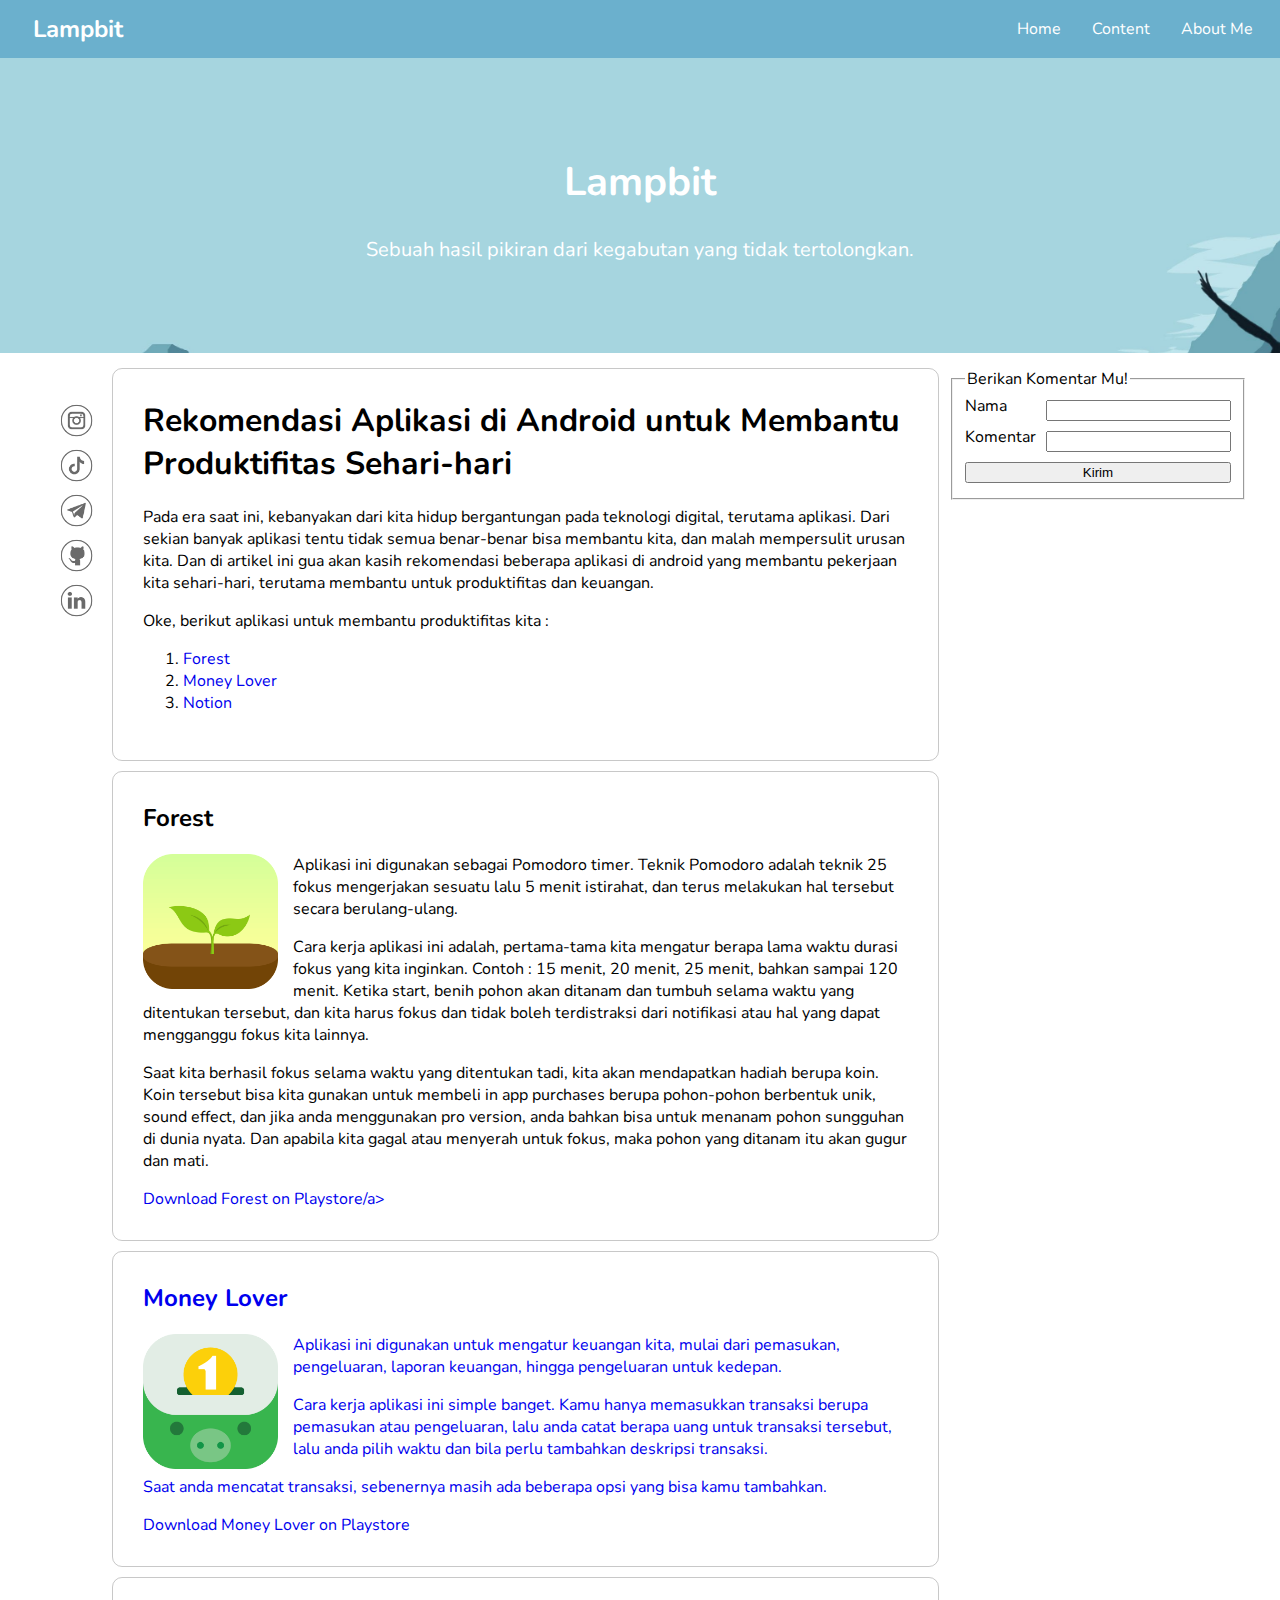
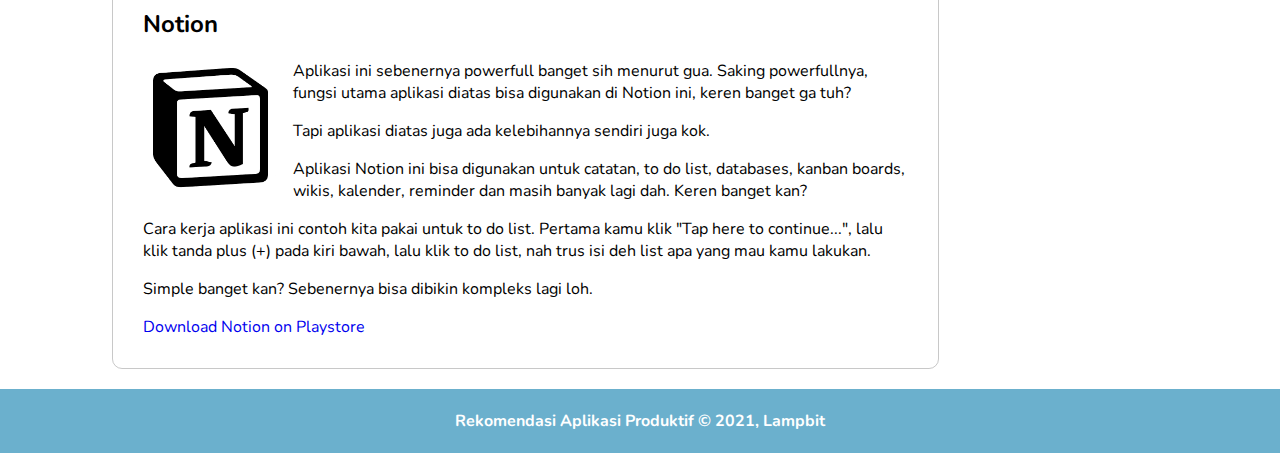
==== commit 1f60d81e: "Menambahkan file final ke Github" ====
--- a/index.html
+++ b/index.html
@@ -37,7 +37,7 @@
                     urusan kita. Dan di artikel ini gua akan kasih rekomendasi beberapa aplikasi di android yang
                     membantu pekerjaan kita sehari-hari, terutama membantu untuk produktifitas dan keuangan.
                 </p>
-                <p>Oke, Berikut Aplikasi untuk membantu produktifitas kita :
+                <p>Oke, berikut aplikasi untuk membantu produktifitas kita :
                 </p>
                 <ol>
                     <li><a href="#forest">Forest</a></li>
@@ -74,8 +74,7 @@
                     yang
                     ditanam itu akan gugur dan mati.
                 </p>
-                <a href="https://play.google.com/store/apps/details?id=cc.forestapp">Download Forest on
-                    Playstore</a>
+                <a href="https://play.google.com/store/apps/details?id=cc.forestapp">Download Forest on Playstore/a>
             </article>
 
             <article class="card">
@@ -94,8 +93,7 @@
                 <p>
                     Saat anda mencatat transaksi, sebenernya masih ada beberapa opsi yang bisa kamu tambahkan.
                 </p>
-                <a href="https://play.google.com/store/apps/details?id=com.bookmark.money">Download Money Lover
-                    on
+                <a href="https://play.google.com/store/apps/details?id=com.bookmark.money">Download Money Lover on
                     Playstore</a>
             </article>
 
--- a/assets/style/basicStyle.css
+++ b/assets/style/basicStyle.css
@@ -25,7 +25,7 @@
 }
 
 nav h2 {
-    flex: 1;
+    flex: 2;
     padding-left: 20px;
     margin: 13px;
 }
--- a/assets/style/styleWithGrid.css
+++ b/assets/style/styleWithGrid.css
@@ -100,7 +100,7 @@
 /* Form */
 fieldset {
     display: grid;
-    grid-template-columns: 1fr 2fr;
+    grid-template-columns: auto auto;
     grid-template-rows: repeat(4, auto);
     place-content: end center;
     grid-template-areas:
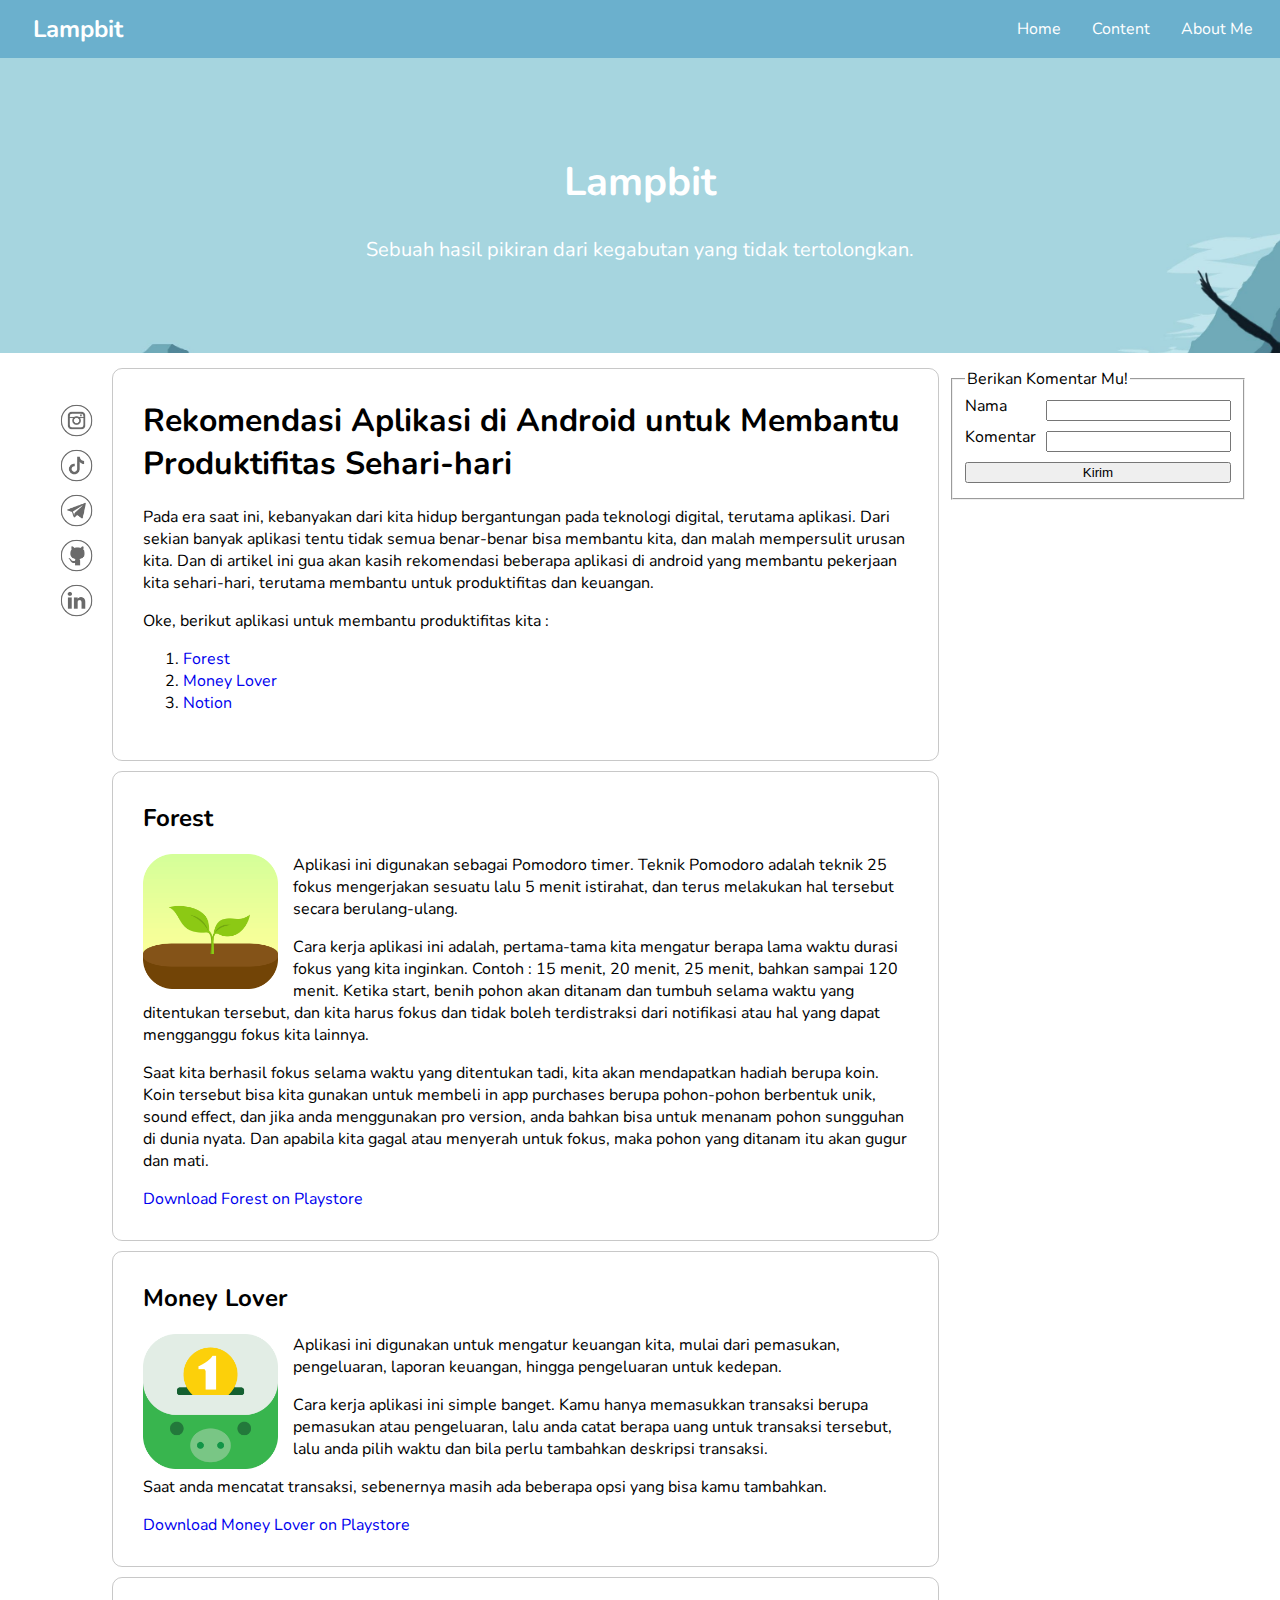
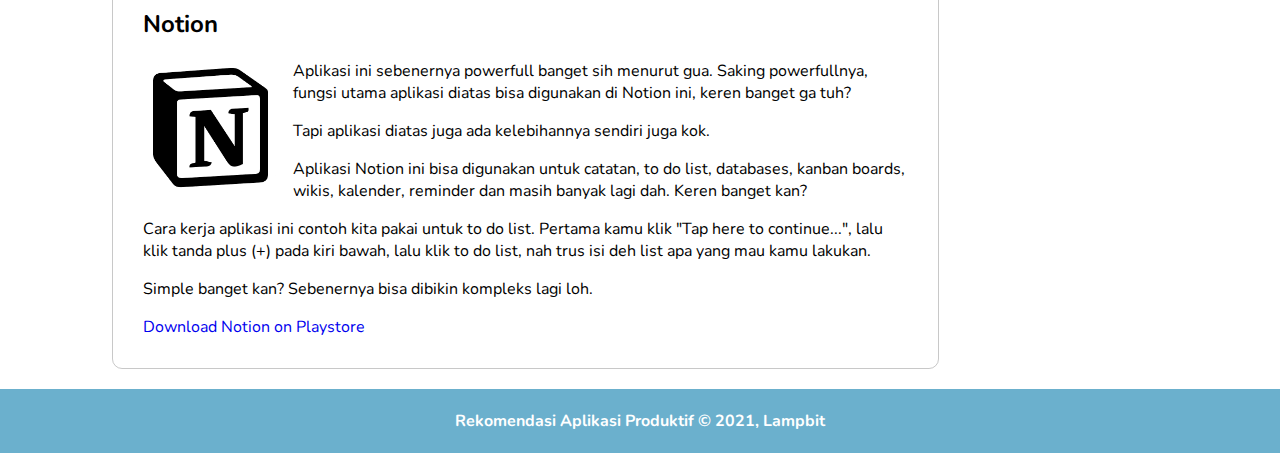
==== commit 50731ebd: "Memperbaiki kesalahan dalam tutup tag </a> dibagian link download forest app, hingga menyebabkan art" ====
--- a/index.html
+++ b/index.html
@@ -74,7 +74,7 @@
                     yang
                     ditanam itu akan gugur dan mati.
                 </p>
-                <a href="https://play.google.com/store/apps/details?id=cc.forestapp">Download Forest on Playstore/a>
+                <a href="https://play.google.com/store/apps/details?id=cc.forestapp">Download Forest on Playstore</a>
             </article>
 
             <article class="card">
